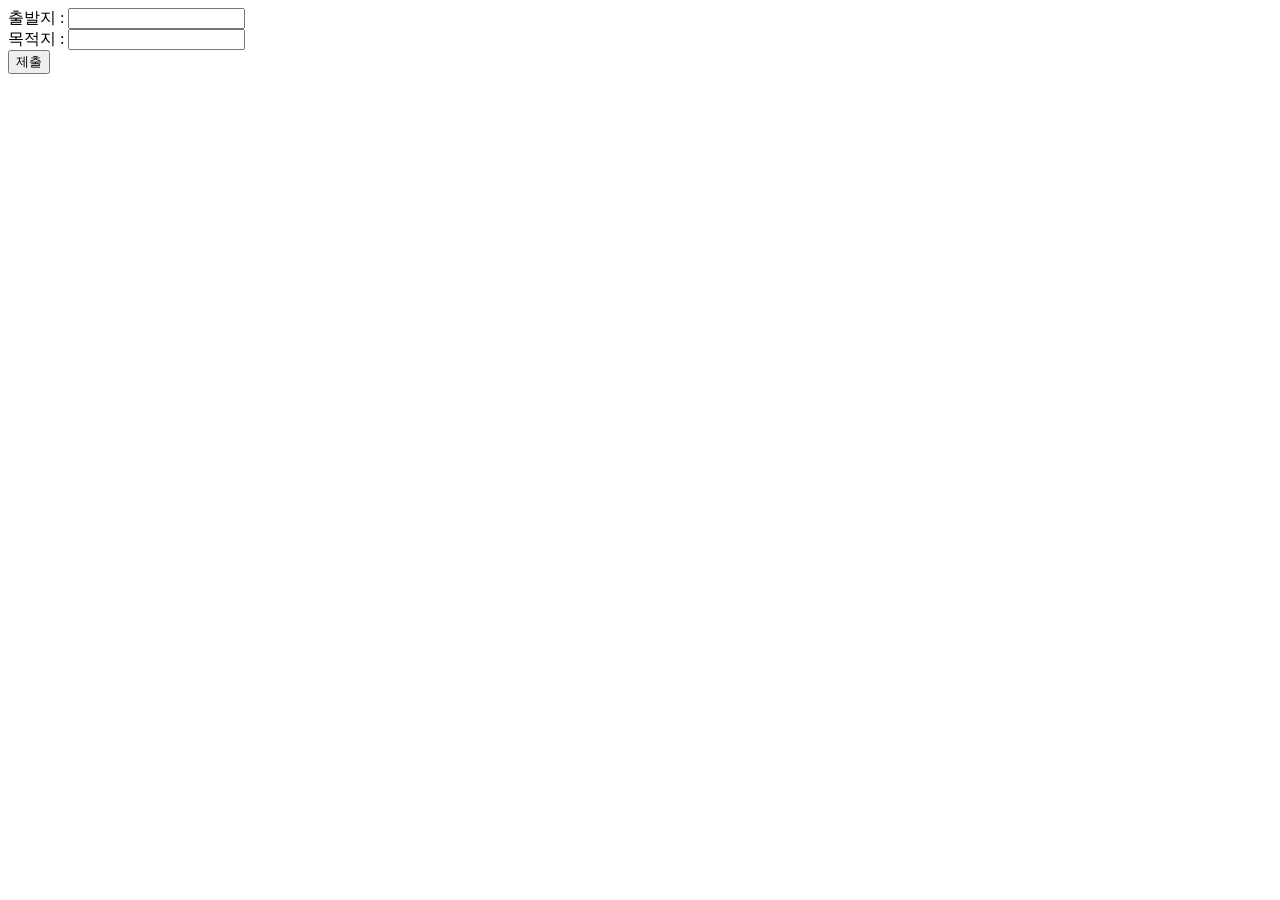
==== Flask-server/templates/index.html @ bb394d9c "Update Flask-server - MQTT 프로토콜에서 Flask 서버가 구독자(subscriber) 역할을 수행  - 기상청 API : 기상 정보를 수신" ====
<!DOCTYPE html>
<html lang="ko">
<head>
    <meta charset="UTF-8">
    <meta name="viewport" content="width=device-width, initial-scale=1.0">
    <title>Document</title>
</head>
<body>
    <form action="/pathfinding" method="post">
        <label for="sname">출발지 : </label>
        <input type="text" id="sname" name="sname" required>
        <br>
        <label for="sname">목적지 : </label>
        <input type="text" id="dname" name="dname" required>
        <br>
        <button type="submit">제출</button>
    </form>
</body>
</html>
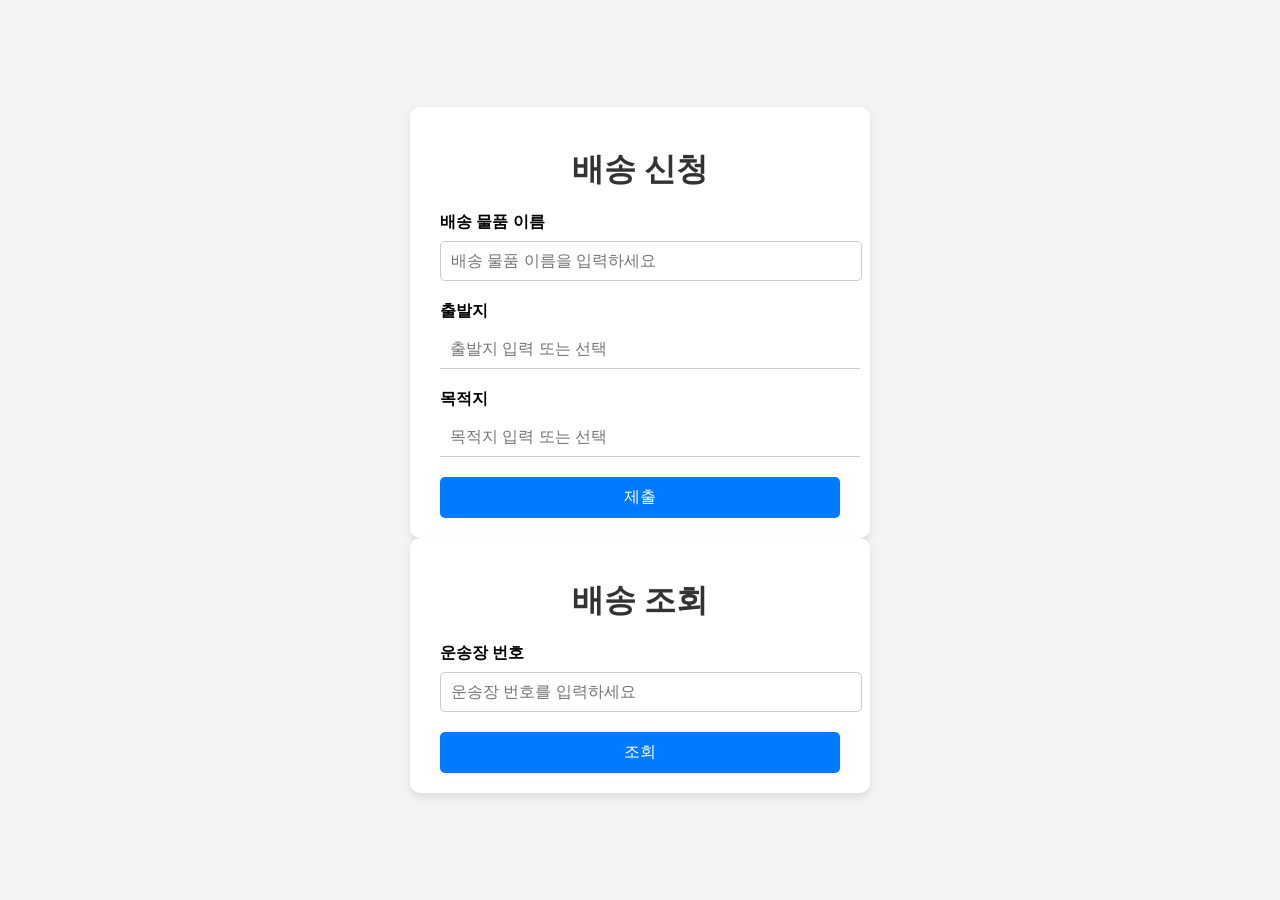
==== commit 5d509760: "Add files via upload" ====
--- a/Flask-server/templates/index.html
+++ b/Flask-server/templates/index.html
@@ -1,19 +1,242 @@
 <!DOCTYPE html>
 <html lang="ko">
-<head>
-    <meta charset="UTF-8">
-    <meta name="viewport" content="width=device-width, initial-scale=1.0">
-    <title>Document</title>
-</head>
-<body>
+  <head>
+    <meta charset="UTF-8" />
+    <meta name="viewport" content="width=device-width, initial-scale=1.0" />
+    <title>경로 탐색</title>
+    <style>
+      body {
+        font-family: Arial, sans-serif;
+        margin: 0;
+        padding: 0;
+        background-color: #f4f4f4;
+        display: flex;
+        justify-content: center;
+        align-items: center;
+        height: 100vh;
+        flex-direction: column;
+      }
+      form {
+        background-color: white;
+        padding: 20px 30px;
+        border-radius: 10px;
+        box-shadow: 0 4px 8px rgba(0, 0, 0, 0.1);
+        width: 80%;
+        max-width: 400px;
+      }
+      form label {
+        font-weight: bold;
+        display: block;
+        margin-bottom: 8px;
+      }
+      form input {
+        width: 100%;
+        padding: 10px;
+        margin-bottom: 20px;
+        border: 1px solid #ccc;
+        border-radius: 5px;
+        font-size: 16px;
+      }
+      form button {
+        width: 100%;
+        background-color: #007bff;
+        color: white;
+        padding: 10px 15px;
+        border: none;
+        border-radius: 5px;
+        font-size: 16px;
+        cursor: pointer;
+        transition: background-color 0.3s ease;
+      }
+      form button:hover {
+        background-color: #0056b3;
+      }
+      h1 {
+        text-align: center;
+        margin-bottom: 20px;
+        color: #333;
+      }
+
+      /* 자동완성 스타일 */
+      input::-webkit-calendar-picker-indicator {
+        display: none;
+      }
+      input[list] {
+        border: none;
+        border-bottom: 1px solid #ccc;
+        border-radius: 0;
+        padding: 10px;
+        font-size: 16px;
+        background-color: transparent;
+        position: relative; /* datalist 위치 설정을 위해 relative 추가 */
+      }
+      input[list]:focus {
+        outline: none;
+      }
+      datalist {
+        position: absolute; /* 절대 위치 설정 */
+        top: 100%; /* input 요소 바로 아래에 위치 */
+        left: 0;
+        width: 100%; /* input 요소와 동일한 너비 */
+        max-height: 300px; /* 높이 증가 */
+        overflow-y: auto;
+        border: 1px solid #ccc;
+        border-radius: 5px;
+        background-color: white;
+        z-index: 10;
+        box-shadow: 0 4px 8px rgba(0, 0, 0, 0.1);
+        display: none;
+      }
+      datalist option {
+        padding: 8px 10px;
+        cursor: pointer;
+      }
+      datalist option:hover {
+        background-color: #f0f0f0;
+      }
+      input[list]:focus + datalist,
+      datalist:hover {
+        display: block;
+      }
+    </style>
+  </head>
+  <body>
     <form action="/pathfinding" method="post">
-        <label for="sname">출발지 : </label>
-        <input type="text" id="sname" name="sname" required>
-        <br>
-        <label for="sname">목적지 : </label>
-        <input type="text" id="dname" name="dname" required>
-        <br>
-        <button type="submit">제출</button>
+      <h1>배송 신청</h1>
+      <label for="item">배송 물품 이름</label>
+      <input
+        type="text"
+        id="item"
+        name="cname"
+        placeholder="배송 물품 이름을 입력하세요"
+        required
+      />
+
+      <label for="sname">출발지</label>
+      <input
+        type="text"
+        id="sname"
+        name="sname"
+        list="stationList"
+        placeholder="출발지 입력 또는 선택"
+        required
+      />
+
+      <label for="dname">목적지</label>
+      <input
+        type="text"
+        id="dname"
+        name="dname"
+        list="stationList"
+        placeholder="목적지 입력 또는 선택"
+        required
+      />
+
+      <datalist id="stationList"> </datalist>
+
+      <button type="submit">제출</button>
     </form>
-</body>
-</html>+    <form action="/delivery_info" method="get">
+      <h1>배송 조회</h1>
+      <label for="trackingNumber">운송장 번호</label>
+      <input
+        type="text"
+        id="delivery_id"
+        name="delivery_id"
+        placeholder="운송장 번호를 입력하세요"
+        required
+      />
+      <button type="submit">조회</button>
+    </form>
+
+    <script>
+      const stations = [
+        "가락시장",
+        "강남",
+        "강남구청",
+        "강변(동서울터미널)",
+        "개롱",
+        "개포동",
+        "거여",
+        "건대입구",
+        "경찰병원",
+        "광나루(장신대)",
+        "구룡",
+        "구의(광진구청)",
+        "군자(능동)",
+        "금호",
+        "논현",
+        "답십리",
+        "대모산입구",
+        "대청",
+        "대치",
+        "도곡",
+        "뚝섬",
+        "뚝섬유원지",
+        "마장",
+        "마천",
+        "매봉",
+        "몽촌토성(평화의문)",
+        "문정",
+        "방이",
+        "복정",
+        "봉은사",
+        "삼성",
+        "삼성(무역센터)",
+        "삼성중앙",
+        "삼전",
+        "상왕십리",
+        "서울숲",
+        "석촌",
+        "석촌고분",
+        "선릉",
+        "선정릉",
+        "성수",
+        "송파",
+        "송파나루",
+        "수서",
+        "신금호",
+        "신논현",
+        "신답",
+        "신사",
+        "아차산(어린이대공원후문)",
+        "압구정",
+        "압구정로데오",
+        "어린이대공원(세종대)",
+        "언주",
+        "역삼",
+        "오금",
+        "옥수",
+        "올림픽공원(한국체대)",
+        "왕십리(성동구청)",
+        "용답",
+        "응봉",
+        "일원",
+        "잠실(송파구청)",
+        "잠실나루",
+        "잠실새내",
+        "장지",
+        "장한평",
+        "종합운동장",
+        "중곡",
+        "천호(풍납토성)",
+        "청담",
+        "학동",
+        "학여울",
+        "한성백제",
+        "한양대",
+        "한티",
+        "행당",
+      ];
+
+      // Datalist 요소에 옵션 추가
+      const stationList = document.getElementById("stationList");
+
+      stations.forEach((station) => {
+        const option = document.createElement("option");
+        option.value = station;
+        stationList.appendChild(option);
+      });
+    </script>
+  </body>
+</html>
